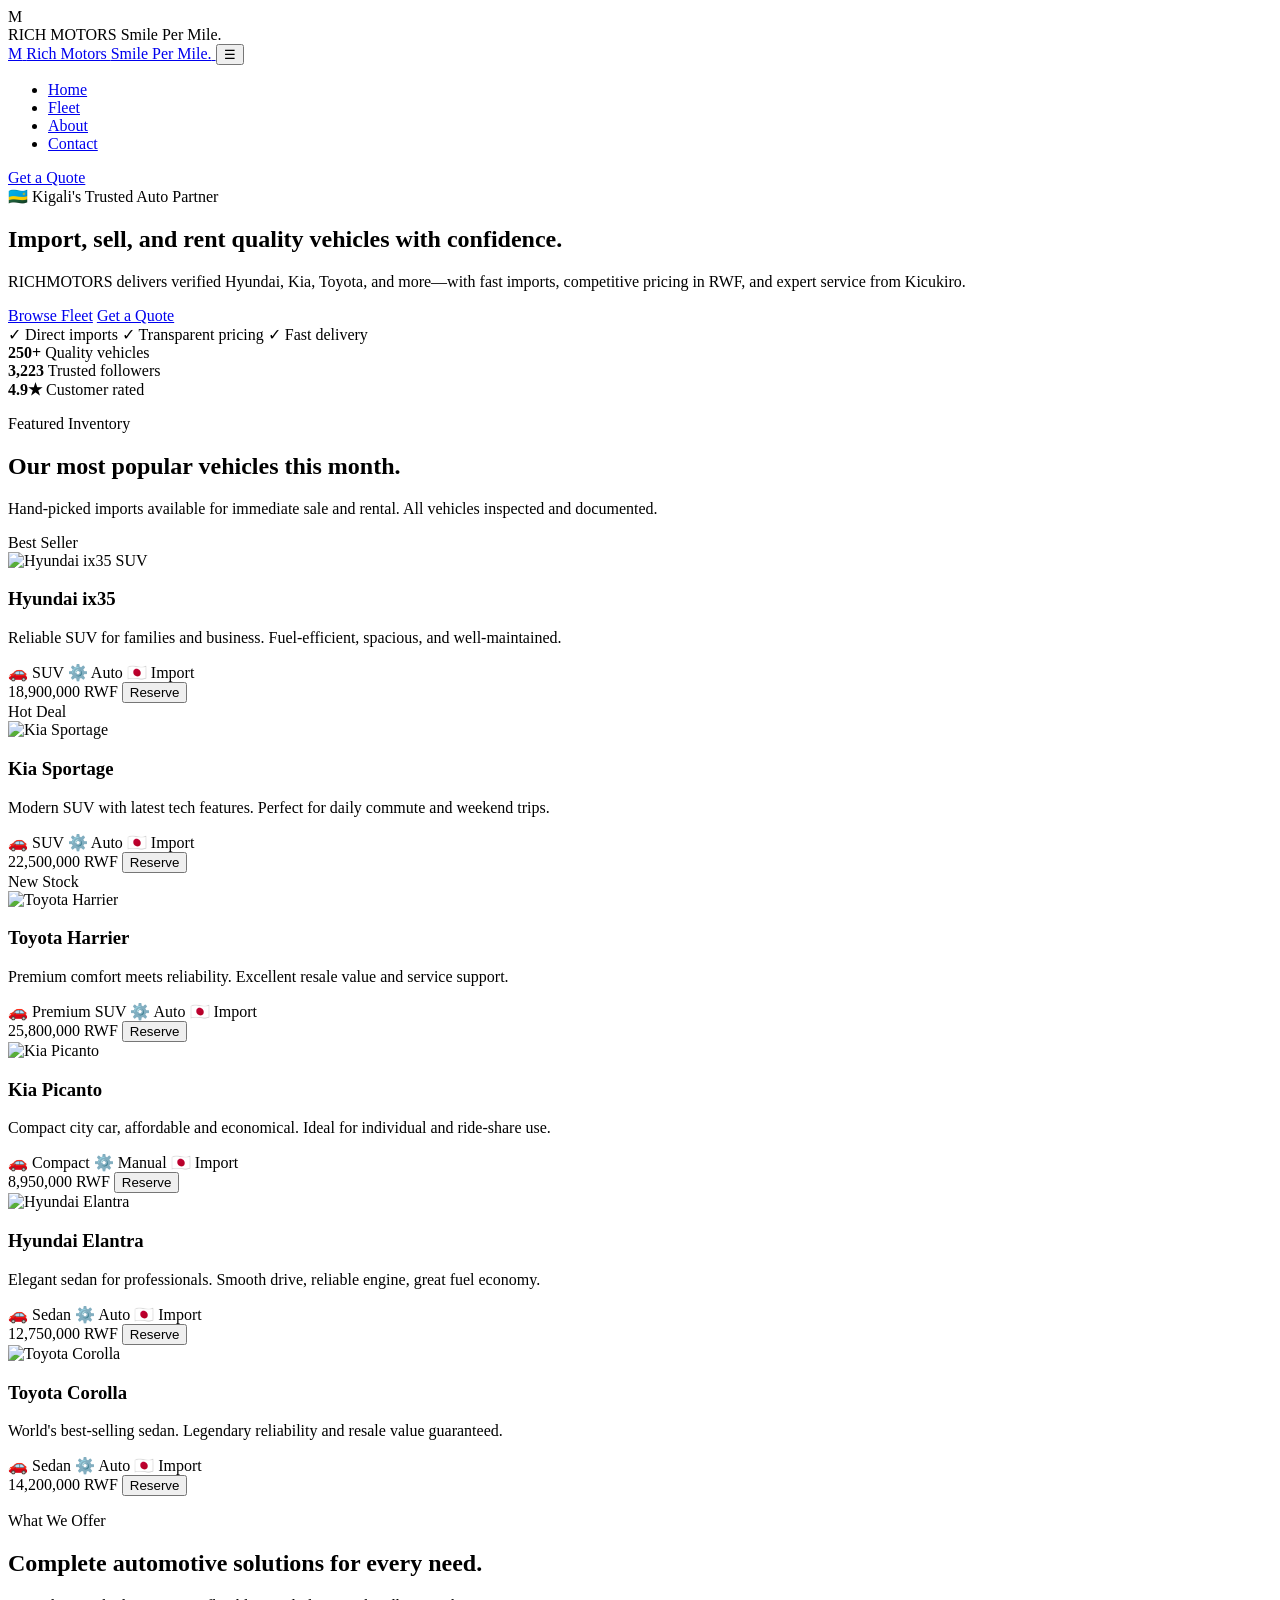
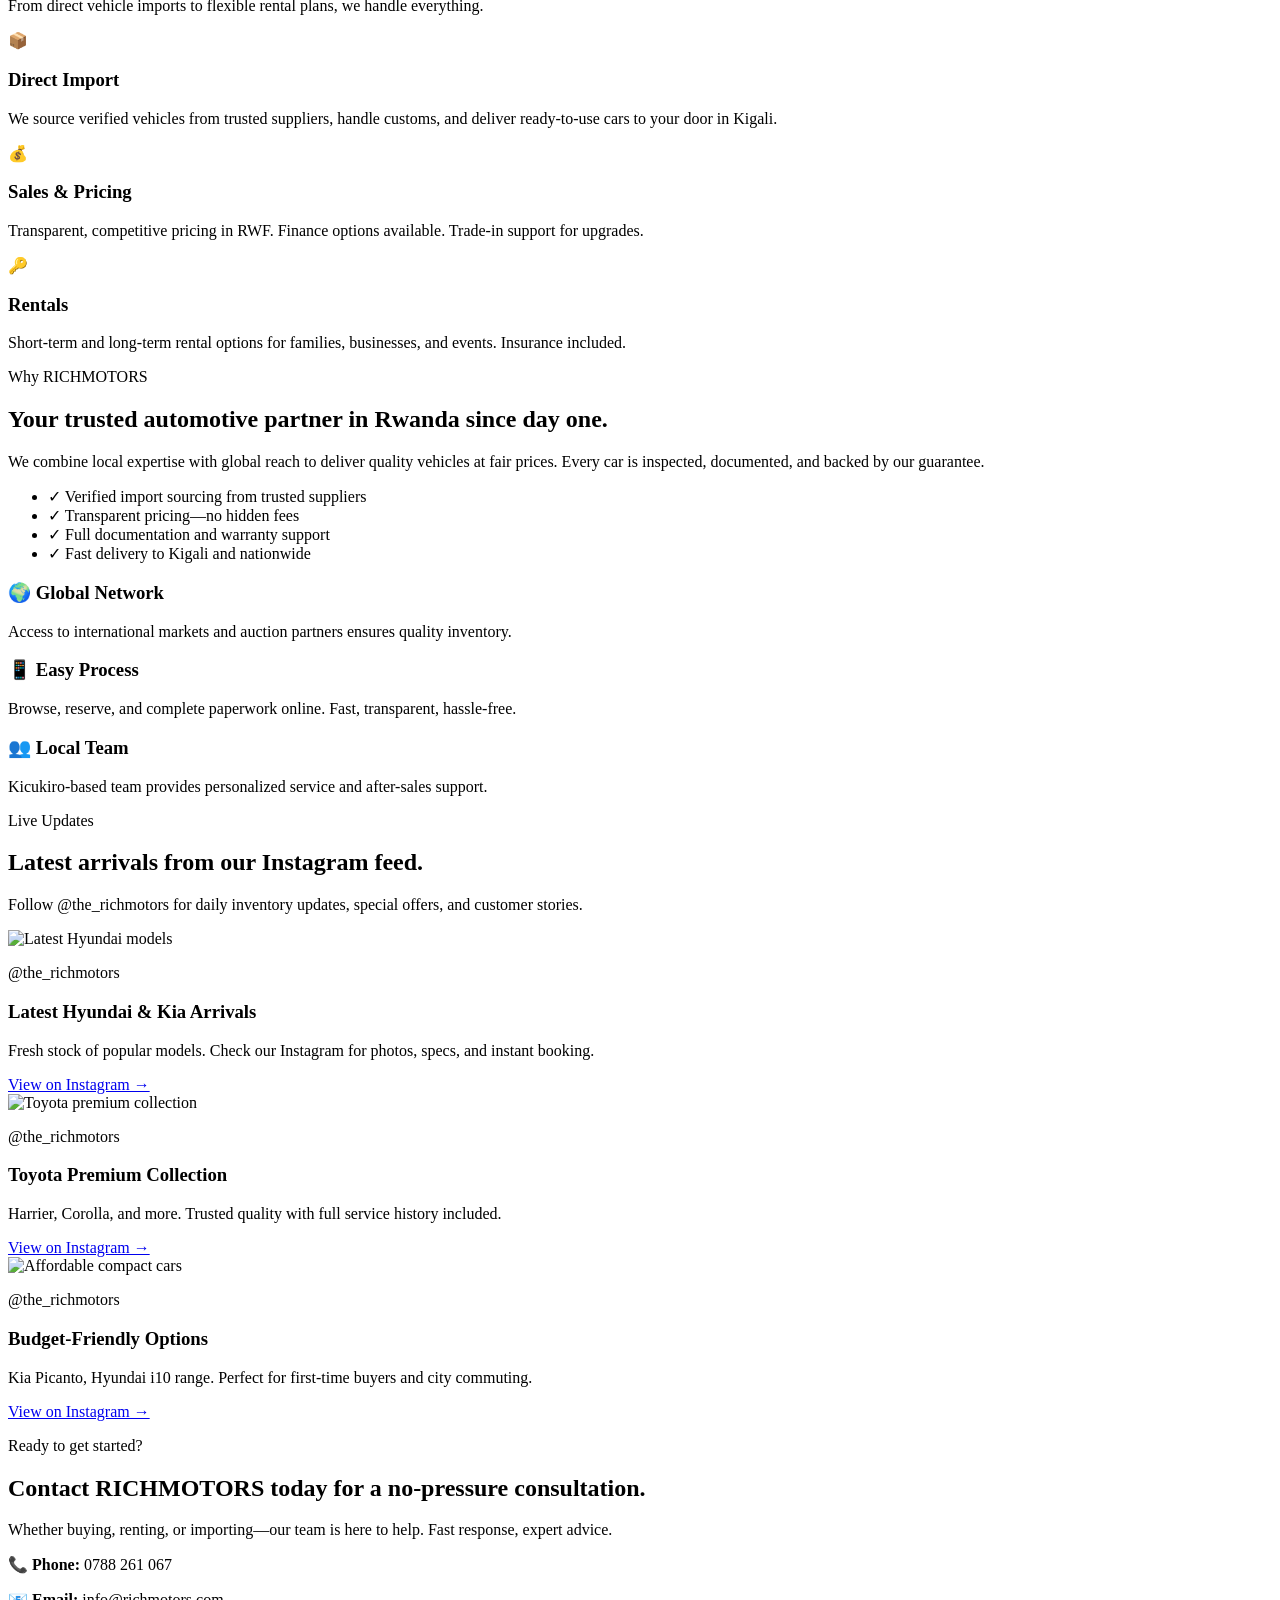
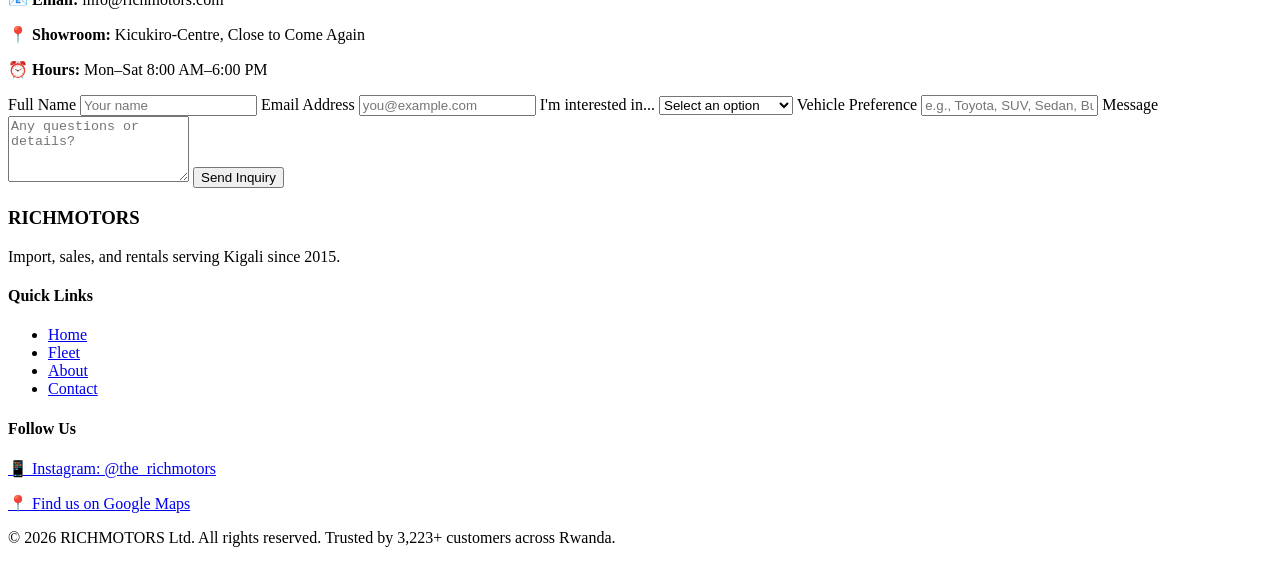
==== index.html @ 8d1e4810 "this is homepage" ====
<!DOCTYPE html>
<html lang="en">
<head>
    <meta charset="UTF-8" />
    <meta name="viewport" content="width=device-width, initial-scale=1.0" />
    <meta name="description" content="RICHMOTORS - Import, sales, and car rentals in Kigali, Rwanda. Trusted vehicles with transparent pricing." />
    <title>RICHMOTORS - Import, Sales & Car Rentals in Kigali, Rwanda</title>
    <link rel="stylesheet" href="style.css" />
</head>
<body>
    <div id="introOverlay" class="intro-overlay">
        <div class="intro-screen">
            <div class="intro-logo">
                <div class="intro-mark">M</div>
                <div>
                    <span class="intro-title">RICH MOTORS</span>
                    <span class="intro-tagline">Smile Per Mile.</span>
                </div>
            </div>
        </div>
    </div>

    <header class="site-header">
        <div class="container header-inner">
            <a class="logo" href="#home">
                <span class="logo-mark">M</span>
                <span>
                    Rich Motors
                    <span class="logo-tagline">Smile Per Mile.</span>
                </span>
            </a>
            <button class="menu-toggle" aria-label="Open navigation">☰</button>
            <nav class="main-nav">
                <ul>
                    <li><a href="#home">Home</a></li>
                    <li><a href="#collection">Fleet</a></li>
                    <li><a href="#about">About</a></li>
                    <li><a href="#contact">Contact</a></li>
                </ul>
            </nav>
            <a class="nav-cta" href="#contact">Get a Quote</a>
        </div>
    </header>

    <main>
        <!-- HOME SECTION -->
        <section id="home" class="hero">
            <div class="container hero-grid">
                <div class="hero-copy">
                    <span class="eyebrow">🇷🇼 Kigali's Trusted Auto Partner</span>
                    <h1>Import, sell, and rent quality vehicles with confidence.</h1>
                    <p>RICHMOTORS delivers verified Hyundai, Kia, Toyota, and more—with fast imports, competitive pricing in RWF, and expert service from Kicukiro.</p>
                    <div class="hero-actions">
                        <a class="btn btn-primary" href="#collection">Browse Fleet</a>
                        <a class="btn btn-secondary" href="#contact">Get a Quote</a>
                    </div>
                    <div class="hero-highlights">
                        <span class="highlight-pill">✓ Direct imports</span>
                        <span class="highlight-pill">✓ Transparent pricing</span>
                        <span class="highlight-pill">✓ Fast delivery</span>
                    </div>
                </div>
                <div class="hero-stats">
                    <div class="stat-card">
                        <strong>250+</strong>
                        <span>Quality vehicles</span>
                    </div>
                    <div class="stat-card">
                        <strong>3,223</strong>
                        <span>Trusted followers</span>
                    </div>
                    <div class="stat-card">
                        <strong>4.9★</strong>
                        <span>Customer rated</span>
                    </div>
                </div>
            </div>
        </section>

        <!-- FLEET SECTION -->
        <section id="collection" class="section collection-section">
            <div class="container section-header">
                <p class="eyebrow">Featured Inventory</p>
                <h2>Our most popular vehicles this month.</h2>
                <p>Hand-picked imports available for immediate sale and rental. All vehicles inspected and documented.</p>
            </div>
            <div class="container cards-grid">
                <article class="car-card">
                    <div class="card-badge">Best Seller</div>
                    <img src="https://images.unsplash.com/photo-1552820728-8ac41f1ce891?auto=format&fit=crop&w=900&q=80" alt="Hyundai ix35 SUV" />
                    <div class="card-content">
                        <h3>Hyundai ix35</h3>
                        <p>Reliable SUV for families and business. Fuel-efficient, spacious, and well-maintained.</p>
                        <div class="card-specs">
                            <span>🚗 SUV</span>
                            <span>⚙️ Auto</span>
                            <span>🇯🇵 Import</span>
                        </div>
                        <div class="card-meta">
                            <span class="price">18,900,000 RWF</span>
                            <button onclick="buyCar('Hyundai ix35')">Reserve</button>
                        </div>
                    </div>
                </article>
                <article class="car-card">
                    <div class="card-badge">Hot Deal</div>
                    <img src="https://images.unsplash.com/photo-1591294776275-be5e8e0f3df4?auto=format&fit=crop&w=900&q=80" alt="Kia Sportage" />
                    <div class="card-content">
                        <h3>Kia Sportage</h3>
                        <p>Modern SUV with latest tech features. Perfect for daily commute and weekend trips.</p>
                        <div class="card-specs">
                            <span>🚗 SUV</span>
                            <span>⚙️ Auto</span>
                            <span>🇯🇵 Import</span>
                        </div>
                        <div class="card-meta">
                            <span class="price">22,500,000 RWF</span>
                            <button onclick="buyCar('Kia Sportage')">Reserve</button>
                        </div>
                    </div>
                </article>
                <article class="car-card">
                    <div class="card-badge">New Stock</div>
                    <img src="https://images.unsplash.com/photo-1590362891991-f776e747a588?auto=format&fit=crop&w=900&q=80" alt="Toyota Harrier" />
                    <div class="card-content">
                        <h3>Toyota Harrier</h3>
                        <p>Premium comfort meets reliability. Excellent resale value and service support.</p>
                        <div class="card-specs">
                            <span>🚗 Premium SUV</span>
                            <span>⚙️ Auto</span>
                            <span>🇯🇵 Import</span>
                        </div>
                        <div class="card-meta">
                            <span class="price">25,800,000 RWF</span>
                            <button onclick="buyCar('Toyota Harrier')">Reserve</button>
                        </div>
                    </div>
                </article>
                <article class="car-card">
                    <img src="https://images.unsplash.com/photo-1606664515524-2ddc54ae3e13?auto=format&fit=crop&w=900&q=80" alt="Kia Picanto" />
                    <div class="card-content">
                        <h3>Kia Picanto</h3>
                        <p>Compact city car, affordable and economical. Ideal for individual and ride-share use.</p>
                        <div class="card-specs">
                            <span>🚗 Compact</span>
                            <span>⚙️ Manual</span>
                            <span>🇯🇵 Import</span>
                        </div>
                        <div class="card-meta">
                            <span class="price">8,950,000 RWF</span>
                            <button onclick="buyCar('Kia Picanto')">Reserve</button>
                        </div>
                    </div>
                </article>
                <article class="car-card">
                    <img src="https://images.unsplash.com/photo-1553505740-635601ac8e8b?auto=format&fit=crop&w=900&q=80" alt="Hyundai Elantra" />
                    <div class="card-content">
                        <h3>Hyundai Elantra</h3>
                        <p>Elegant sedan for professionals. Smooth drive, reliable engine, great fuel economy.</p>
                        <div class="card-specs">
                            <span>🚗 Sedan</span>
                            <span>⚙️ Auto</span>
                            <span>🇯🇵 Import</span>
                        </div>
                        <div class="card-meta">
                            <span class="price">12,750,000 RWF</span>
                            <button onclick="buyCar('Hyundai Elantra')">Reserve</button>
                        </div>
                    </div>
                </article>
                <article class="car-card">
                    <img src="https://images.unsplash.com/photo-1591345572875-e1a819124a4a?auto=format&fit=crop&w=900&q=80" alt="Toyota Corolla" />
                    <div class="card-content">
                        <h3>Toyota Corolla</h3>
                        <p>World's best-selling sedan. Legendary reliability and resale value guaranteed.</p>
                        <div class="card-specs">
                            <span>🚗 Sedan</span>
                            <span>⚙️ Auto</span>
                            <span>🇯🇵 Import</span>
                        </div>
                        <div class="card-meta">
                            <span class="price">14,200,000 RWF</span>
                            <button onclick="buyCar('Toyota Corolla')">Reserve</button>
                        </div>
                    </div>
                </article>
            </div>
        </section>

        <!-- SERVICES SECTION -->
        <section class="section services-section">
            <div class="container section-header">
                <p class="eyebrow">What We Offer</p>
                <h2>Complete automotive solutions for every need.</h2>
                <p>From direct vehicle imports to flexible rental plans, we handle everything.</p>
            </div>
            <div class="container service-grid">
                <article class="service-card">
                    <div class="service-icon">📦</div>
                    <h3>Direct Import</h3>
                    <p>We source verified vehicles from trusted suppliers, handle customs, and deliver ready-to-use cars to your door in Kigali.</p>
                </article>
                <article class="service-card">
                    <div class="service-icon">💰</div>
                    <h3>Sales & Pricing</h3>
                    <p>Transparent, competitive pricing in RWF. Finance options available. Trade-in support for upgrades.</p>
                </article>
                <article class="service-card">
                    <div class="service-icon">🔑</div>
                    <h3>Rentals</h3>
                    <p>Short-term and long-term rental options for families, businesses, and events. Insurance included.</p>
                </article>
            </div>
        </section>

        <!-- ABOUT SECTION -->
        <section id="about" class="section about-section">
            <div class="container about-grid">
                <div class="about-copy">
                    <p class="eyebrow">Why RICHMOTORS</p>
                    <h2>Your trusted automotive partner in Rwanda since day one.</h2>
                    <p>We combine local expertise with global reach to deliver quality vehicles at fair prices. Every car is inspected, documented, and backed by our guarantee.</p>
                    <ul class="feature-list">
                        <li>✓ Verified import sourcing from trusted suppliers</li>
                        <li>✓ Transparent pricing—no hidden fees</li>
                        <li>✓ Full documentation and warranty support</li>
                        <li>✓ Fast delivery to Kigali and nationwide</li>
                    </ul>
                </div>
                <div class="about-cards">
                    <div class="feature-card">
                        <h3>🌍 Global Network</h3>
                        <p>Access to international markets and auction partners ensures quality inventory.</p>
                    </div>
                    <div class="feature-card">
                        <h3>📱 Easy Process</h3>
                        <p>Browse, reserve, and complete paperwork online. Fast, transparent, hassle-free.</p>
                    </div>
                    <div class="feature-card">
                        <h3>👥 Local Team</h3>
                        <p>Kicukiro-based team provides personalized service and after-sales support.</p>
                    </div>
                </div>
            </div>
        </section>

        <!-- INSTAGRAM SECTION -->
        <section class="section instagram-section">
            <div class="container section-header">
                <p class="eyebrow">Live Updates</p>
                <h2>Latest arrivals from our Instagram feed.</h2>
                <p>Follow @the_richmotors for daily inventory updates, special offers, and customer stories.</p>
            </div>
            <div class="container insta-grid">
                <article class="insta-card">
                    <img src="https://images.unsplash.com/photo-1552820728-8ac41f1ce891?auto=format&fit=crop&w=900&q=80" alt="Latest Hyundai models" />
                    <p class="insta-tag">@the_richmotors</p>
                    <h3>Latest Hyundai & Kia Arrivals</h3>
                    <p>Fresh stock of popular models. Check our Instagram for photos, specs, and instant booking.</p>
                    <a href="https://www.instagram.com/the_richmotors" target="_blank" class="insta-link">View on Instagram →</a>
                </article>
                <article class="insta-card">
                    <img src="https://images.unsplash.com/photo-1590362891991-f776e747a588?auto=format&fit=crop&w=900&q=80" alt="Toyota premium collection" />
                    <p class="insta-tag">@the_richmotors</p>
                    <h3>Toyota Premium Collection</h3>
                    <p>Harrier, Corolla, and more. Trusted quality with full service history included.</p>
                    <a href="https://www.instagram.com/the_richmotors" target="_blank" class="insta-link">View on Instagram →</a>
                </article>
                <article class="insta-card">
                    <img src="https://images.unsplash.com/photo-1606664515524-2ddc54ae3e13?auto=format&fit=crop&w=900&q=80" alt="Affordable compact cars" />
                    <p class="insta-tag">@the_richmotors</p>
                    <h3>Budget-Friendly Options</h3>
                    <p>Kia Picanto, Hyundai i10 range. Perfect for first-time buyers and city commuting.</p>
                    <a href="https://www.instagram.com/the_richmotors" target="_blank" class="insta-link">View on Instagram →</a>
                </article>
            </div>
        </section>

        <!-- CONTACT SECTION -->
        <section id="contact" class="section contact-section">
            <div class="container contact-grid">
                <div class="contact-intro">
                    <p class="eyebrow">Ready to get started?</p>
                    <h2>Contact RICHMOTORS today for a no-pressure consultation.</h2>
                    <p>Whether buying, renting, or importing—our team is here to help. Fast response, expert advice.</p>
                    <div class="contact-info">
                        <p><strong>📞 Phone:</strong> 0788 261 067</p>
                        <p><strong>📧 Email:</strong> info@richmotors.com</p>
                        <p><strong>📍 Showroom:</strong> Kicukiro-Centre, Close to Come Again</p>
                        <p><strong>⏰ Hours:</strong> Mon–Sat 8:00 AM–6:00 PM</p>
                    </div>
                </div>
                <form class="contact-form" onsubmit="submitContact(event)">
                    <label>
                        Full Name
                        <input type="text" name="name" placeholder="Your name" required />
                    </label>
                    <label>
                        Email Address
                        <input type="email" name="email" placeholder="you@example.com" required />
                    </label>
                    <label>
                        I'm interested in...
                        <select name="service" required>
                            <option value="">Select an option</option>
                            <option value="buy">Buying a vehicle</option>
                            <option value="rent">Renting a car</option>
                            <option value="import">Importing a vehicle</option>
                        </select>
                    </label>
                    <label>
                        Vehicle Preference
                        <input type="text" name="interest" placeholder="e.g., Toyota, SUV, Sedan, Budget" />
                    </label>
                    <label>
                        Message
                        <textarea name="message" rows="4" placeholder="Any questions or details?"></textarea>
                    </label>
                    <button class="btn btn-primary" type="submit">Send Inquiry</button>
                    <p class="form-status" id="formStatus"></p>
                </form>
            </div>
        </section>
    </main>

    <footer class="site-footer">
        <div class="container footer-inner">
            <div class="footer-section">
                <h3>RICHMOTORS</h3>
                <p>Import, sales, and rentals serving Kigali since 2015.</p>
            </div>
            <div class="footer-section">
                <h4>Quick Links</h4>
                <ul>
                    <li><a href="#home">Home</a></li>
                    <li><a href="#collection">Fleet</a></li>
                    <li><a href="#about">About</a></li>
                    <li><a href="#contact">Contact</a></li>
                </ul>
            </div>
            <div class="footer-section">
                <h4>Follow Us</h4>
                <p><a href="https://www.instagram.com/the_richmotors" target="_blank" class="social-link">📱 Instagram: @the_richmotors</a></p>
                <p><a href="https://maps.app.goo.gl/NDxoQRNzeqKCubPs7" target="_blank" class="social-link">📍 Find us on Google Maps</a></p>
            </div>
        </div>
        <div class="footer-bottom">
            <p>© 2026 RICHMOTORS Ltd. All rights reserved. Trusted by 3,223+ customers across Rwanda.</p>
        </div>
    </footer>

    <script src="script.js"></script>
</body>
</html>
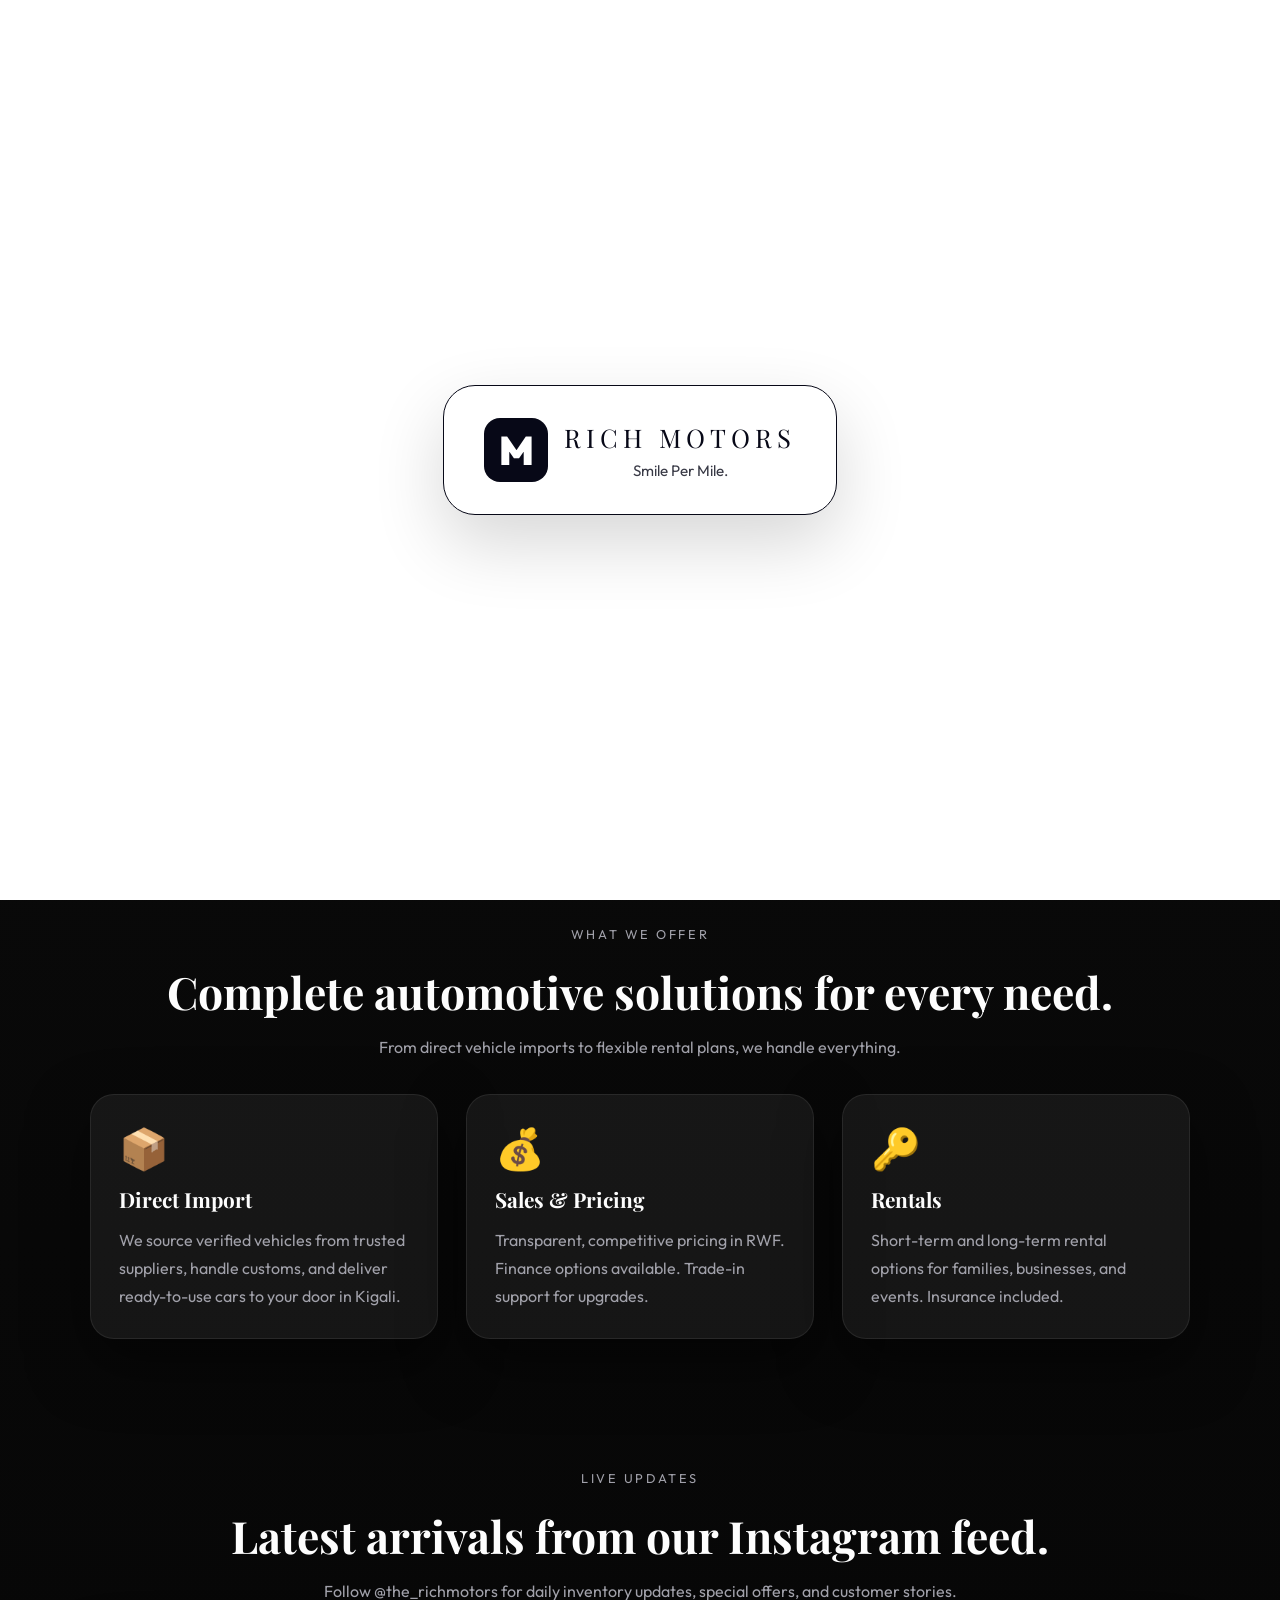
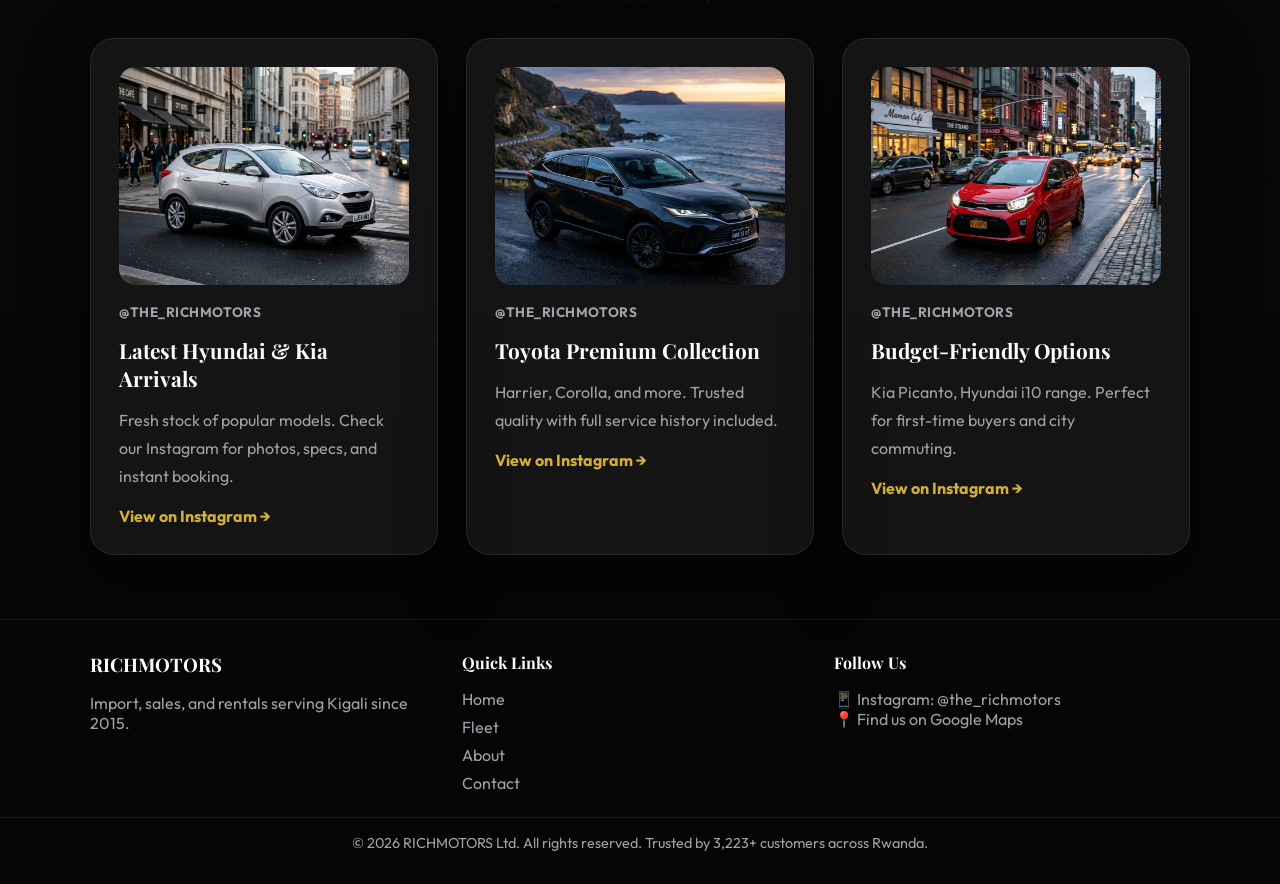
==== commit c83cfdce: "all files are updated" ====
--- a/index.html
+++ b/index.html
@@ -5,6 +5,9 @@
     <meta name="viewport" content="width=device-width, initial-scale=1.0" />
     <meta name="description" content="RICHMOTORS - Import, sales, and car rentals in Kigali, Rwanda. Trusted vehicles with transparent pricing." />
     <title>RICHMOTORS - Import, Sales & Car Rentals in Kigali, Rwanda</title>
+    <link rel="preconnect" href="https://fonts.googleapis.com">
+    <link rel="preconnect" href="https://fonts.gstatic.com" crossorigin>
+    <link href="https://fonts.googleapis.com/css2?family=Outfit:wght@300;400;600;700&family=Playfair+Display:wght@400;600;700&display=swap" rel="stylesheet">
     <link rel="stylesheet" href="style.css" />
 </head>
 <body>
@@ -22,23 +25,26 @@
 
     <header class="site-header">
         <div class="container header-inner">
-            <a class="logo" href="#home">
-                <span class="logo-mark">M</span>
-                <span>
-                    Rich Motors
-                    <span class="logo-tagline">Smile Per Mile.</span>
-                </span>
+            <a class="custom-logo" href="index.html">
+                <div class="logo-mark-rm">
+                    <span class="r">r</span><span class="m">m</span>
+                </div>
+                <div class="logo-text-group">
+                    <span class="rich">RICH</span>
+                    <span class="motors">MOTORS</span>
+                    <span class="smile">Smile Per Mile.</span>
+                </div>
             </a>
             <button class="menu-toggle" aria-label="Open navigation">☰</button>
             <nav class="main-nav">
                 <ul>
-                    <li><a href="#home">Home</a></li>
-                    <li><a href="#collection">Fleet</a></li>
-                    <li><a href="#about">About</a></li>
-                    <li><a href="#contact">Contact</a></li>
+                    <li><a href="index.html" class="active">Home</a></li>
+                    <li><a href="cars.html">Fleet</a></li>
+                    <li><a href="About.html">About</a></li>
+                    <li><a href="contact.html">Contact</a></li>
                 </ul>
             </nav>
-            <a class="nav-cta" href="#contact">Get a Quote</a>
+            <a class="nav-cta" href="contact.html">Get a Quote</a>
         </div>
     </header>
 
@@ -77,115 +83,7 @@
             </div>
         </section>
 
-        <!-- FLEET SECTION -->
-        <section id="collection" class="section collection-section">
-            <div class="container section-header">
-                <p class="eyebrow">Featured Inventory</p>
-                <h2>Our most popular vehicles this month.</h2>
-                <p>Hand-picked imports available for immediate sale and rental. All vehicles inspected and documented.</p>
-            </div>
-            <div class="container cards-grid">
-                <article class="car-card">
-                    <div class="card-badge">Best Seller</div>
-                    <img src="https://images.unsplash.com/photo-1552820728-8ac41f1ce891?auto=format&fit=crop&w=900&q=80" alt="Hyundai ix35 SUV" />
-                    <div class="card-content">
-                        <h3>Hyundai ix35</h3>
-                        <p>Reliable SUV for families and business. Fuel-efficient, spacious, and well-maintained.</p>
-                        <div class="card-specs">
-                            <span>🚗 SUV</span>
-                            <span>⚙️ Auto</span>
-                            <span>🇯🇵 Import</span>
-                        </div>
-                        <div class="card-meta">
-                            <span class="price">18,900,000 RWF</span>
-                            <button onclick="buyCar('Hyundai ix35')">Reserve</button>
-                        </div>
-                    </div>
-                </article>
-                <article class="car-card">
-                    <div class="card-badge">Hot Deal</div>
-                    <img src="https://images.unsplash.com/photo-1591294776275-be5e8e0f3df4?auto=format&fit=crop&w=900&q=80" alt="Kia Sportage" />
-                    <div class="card-content">
-                        <h3>Kia Sportage</h3>
-                        <p>Modern SUV with latest tech features. Perfect for daily commute and weekend trips.</p>
-                        <div class="card-specs">
-                            <span>🚗 SUV</span>
-                            <span>⚙️ Auto</span>
-                            <span>🇯🇵 Import</span>
-                        </div>
-                        <div class="card-meta">
-                            <span class="price">22,500,000 RWF</span>
-                            <button onclick="buyCar('Kia Sportage')">Reserve</button>
-                        </div>
-                    </div>
-                </article>
-                <article class="car-card">
-                    <div class="card-badge">New Stock</div>
-                    <img src="https://images.unsplash.com/photo-1590362891991-f776e747a588?auto=format&fit=crop&w=900&q=80" alt="Toyota Harrier" />
-                    <div class="card-content">
-                        <h3>Toyota Harrier</h3>
-                        <p>Premium comfort meets reliability. Excellent resale value and service support.</p>
-                        <div class="card-specs">
-                            <span>🚗 Premium SUV</span>
-                            <span>⚙️ Auto</span>
-                            <span>🇯🇵 Import</span>
-                        </div>
-                        <div class="card-meta">
-                            <span class="price">25,800,000 RWF</span>
-                            <button onclick="buyCar('Toyota Harrier')">Reserve</button>
-                        </div>
-                    </div>
-                </article>
-                <article class="car-card">
-                    <img src="https://images.unsplash.com/photo-1606664515524-2ddc54ae3e13?auto=format&fit=crop&w=900&q=80" alt="Kia Picanto" />
-                    <div class="card-content">
-                        <h3>Kia Picanto</h3>
-                        <p>Compact city car, affordable and economical. Ideal for individual and ride-share use.</p>
-                        <div class="card-specs">
-                            <span>🚗 Compact</span>
-                            <span>⚙️ Manual</span>
-                            <span>🇯🇵 Import</span>
-                        </div>
-                        <div class="card-meta">
-                            <span class="price">8,950,000 RWF</span>
-                            <button onclick="buyCar('Kia Picanto')">Reserve</button>
-                        </div>
-                    </div>
-                </article>
-                <article class="car-card">
-                    <img src="https://images.unsplash.com/photo-1553505740-635601ac8e8b?auto=format&fit=crop&w=900&q=80" alt="Hyundai Elantra" />
-                    <div class="card-content">
-                        <h3>Hyundai Elantra</h3>
-                        <p>Elegant sedan for professionals. Smooth drive, reliable engine, great fuel economy.</p>
-                        <div class="card-specs">
-                            <span>🚗 Sedan</span>
-                            <span>⚙️ Auto</span>
-                            <span>🇯🇵 Import</span>
-                        </div>
-                        <div class="card-meta">
-                            <span class="price">12,750,000 RWF</span>
-                            <button onclick="buyCar('Hyundai Elantra')">Reserve</button>
-                        </div>
-                    </div>
-                </article>
-                <article class="car-card">
-                    <img src="https://images.unsplash.com/photo-1591345572875-e1a819124a4a?auto=format&fit=crop&w=900&q=80" alt="Toyota Corolla" />
-                    <div class="card-content">
-                        <h3>Toyota Corolla</h3>
-                        <p>World's best-selling sedan. Legendary reliability and resale value guaranteed.</p>
-                        <div class="card-specs">
-                            <span>🚗 Sedan</span>
-                            <span>⚙️ Auto</span>
-                            <span>🇯🇵 Import</span>
-                        </div>
-                        <div class="card-meta">
-                            <span class="price">14,200,000 RWF</span>
-                            <button onclick="buyCar('Toyota Corolla')">Reserve</button>
-                        </div>
-                    </div>
-                </article>
-            </div>
-        </section>
+        <!-- FLEET SECTION REMOVED TO SEPARATE PAGE -->
 
         <!-- SERVICES SECTION -->
         <section class="section services-section">
@@ -195,17 +93,17 @@
                 <p>From direct vehicle imports to flexible rental plans, we handle everything.</p>
             </div>
             <div class="container service-grid">
-                <article class="service-card">
+                <article class="service-card animate-on-scroll">
                     <div class="service-icon">📦</div>
                     <h3>Direct Import</h3>
                     <p>We source verified vehicles from trusted suppliers, handle customs, and deliver ready-to-use cars to your door in Kigali.</p>
                 </article>
-                <article class="service-card">
+                <article class="service-card animate-on-scroll">
                     <div class="service-icon">💰</div>
                     <h3>Sales & Pricing</h3>
                     <p>Transparent, competitive pricing in RWF. Finance options available. Trade-in support for upgrades.</p>
                 </article>
-                <article class="service-card">
+                <article class="service-card animate-on-scroll">
                     <div class="service-icon">🔑</div>
                     <h3>Rentals</h3>
                     <p>Short-term and long-term rental options for families, businesses, and events. Insurance included.</p>
@@ -213,36 +111,7 @@
             </div>
         </section>
 
-        <!-- ABOUT SECTION -->
-        <section id="about" class="section about-section">
-            <div class="container about-grid">
-                <div class="about-copy">
-                    <p class="eyebrow">Why RICHMOTORS</p>
-                    <h2>Your trusted automotive partner in Rwanda since day one.</h2>
-                    <p>We combine local expertise with global reach to deliver quality vehicles at fair prices. Every car is inspected, documented, and backed by our guarantee.</p>
-                    <ul class="feature-list">
-                        <li>✓ Verified import sourcing from trusted suppliers</li>
-                        <li>✓ Transparent pricing—no hidden fees</li>
-                        <li>✓ Full documentation and warranty support</li>
-                        <li>✓ Fast delivery to Kigali and nationwide</li>
-                    </ul>
-                </div>
-                <div class="about-cards">
-                    <div class="feature-card">
-                        <h3>🌍 Global Network</h3>
-                        <p>Access to international markets and auction partners ensures quality inventory.</p>
-                    </div>
-                    <div class="feature-card">
-                        <h3>📱 Easy Process</h3>
-                        <p>Browse, reserve, and complete paperwork online. Fast, transparent, hassle-free.</p>
-                    </div>
-                    <div class="feature-card">
-                        <h3>👥 Local Team</h3>
-                        <p>Kicukiro-based team provides personalized service and after-sales support.</p>
-                    </div>
-                </div>
-            </div>
-        </section>
+        <!-- ABOUT SECTION REMOVED TO SEPARATE PAGE -->
 
         <!-- INSTAGRAM SECTION -->
         <section class="section instagram-section">
@@ -252,22 +121,22 @@
                 <p>Follow @the_richmotors for daily inventory updates, special offers, and customer stories.</p>
             </div>
             <div class="container insta-grid">
-                <article class="insta-card">
-                    <img src="https://images.unsplash.com/photo-1552820728-8ac41f1ce891?auto=format&fit=crop&w=900&q=80" alt="Latest Hyundai models" />
+                <article class="insta-card animate-on-scroll">
+                    <img src="images/car1.png" alt="Latest Hyundai models" />
                     <p class="insta-tag">@the_richmotors</p>
                     <h3>Latest Hyundai & Kia Arrivals</h3>
                     <p>Fresh stock of popular models. Check our Instagram for photos, specs, and instant booking.</p>
                     <a href="https://www.instagram.com/the_richmotors" target="_blank" class="insta-link">View on Instagram →</a>
                 </article>
-                <article class="insta-card">
-                    <img src="https://images.unsplash.com/photo-1590362891991-f776e747a588?auto=format&fit=crop&w=900&q=80" alt="Toyota premium collection" />
+                <article class="insta-card animate-on-scroll">
+                    <img src="images/car3.png" alt="Toyota premium collection" />
                     <p class="insta-tag">@the_richmotors</p>
                     <h3>Toyota Premium Collection</h3>
                     <p>Harrier, Corolla, and more. Trusted quality with full service history included.</p>
                     <a href="https://www.instagram.com/the_richmotors" target="_blank" class="insta-link">View on Instagram →</a>
                 </article>
-                <article class="insta-card">
-                    <img src="https://images.unsplash.com/photo-1606664515524-2ddc54ae3e13?auto=format&fit=crop&w=900&q=80" alt="Affordable compact cars" />
+                <article class="insta-card animate-on-scroll">
+                    <img src="images/car4.png" alt="Affordable compact cars" />
                     <p class="insta-tag">@the_richmotors</p>
                     <h3>Budget-Friendly Options</h3>
                     <p>Kia Picanto, Hyundai i10 range. Perfect for first-time buyers and city commuting.</p>
@@ -276,51 +145,7 @@
             </div>
         </section>
 
-        <!-- CONTACT SECTION -->
-        <section id="contact" class="section contact-section">
-            <div class="container contact-grid">
-                <div class="contact-intro">
-                    <p class="eyebrow">Ready to get started?</p>
-                    <h2>Contact RICHMOTORS today for a no-pressure consultation.</h2>
-                    <p>Whether buying, renting, or importing—our team is here to help. Fast response, expert advice.</p>
-                    <div class="contact-info">
-                        <p><strong>📞 Phone:</strong> 0788 261 067</p>
-                        <p><strong>📧 Email:</strong> info@richmotors.com</p>
-                        <p><strong>📍 Showroom:</strong> Kicukiro-Centre, Close to Come Again</p>
-                        <p><strong>⏰ Hours:</strong> Mon–Sat 8:00 AM–6:00 PM</p>
-                    </div>
-                </div>
-                <form class="contact-form" onsubmit="submitContact(event)">
-                    <label>
-                        Full Name
-                        <input type="text" name="name" placeholder="Your name" required />
-                    </label>
-                    <label>
-                        Email Address
-                        <input type="email" name="email" placeholder="you@example.com" required />
-                    </label>
-                    <label>
-                        I'm interested in...
-                        <select name="service" required>
-                            <option value="">Select an option</option>
-                            <option value="buy">Buying a vehicle</option>
-                            <option value="rent">Renting a car</option>
-                            <option value="import">Importing a vehicle</option>
-                        </select>
-                    </label>
-                    <label>
-                        Vehicle Preference
-                        <input type="text" name="interest" placeholder="e.g., Toyota, SUV, Sedan, Budget" />
-                    </label>
-                    <label>
-                        Message
-                        <textarea name="message" rows="4" placeholder="Any questions or details?"></textarea>
-                    </label>
-                    <button class="btn btn-primary" type="submit">Send Inquiry</button>
-                    <p class="form-status" id="formStatus"></p>
-                </form>
-            </div>
-        </section>
+        <!-- CONTACT SECTION REMOVED TO SEPARATE PAGE -->
     </main>
 
     <footer class="site-footer">
--- a/style.css
+++ b/style.css
@@ -0,0 +1,1495 @@
+* {
+    margin: 0;
+    padding: 0;
+    box-sizing: border-box;
+    font-family: 'Outfit', 'Segoe UI', Tahoma, Geneva, Verdana, sans-serif;
+}
+
+:root {
+    --bg: #05060A;
+    --surface: rgba(255, 255, 255, 0.05);
+    --surface-strong: rgba(255, 255, 255, 0.15);
+    --text: #fdfdfd;
+    --muted: #a1a1aa;
+    --gold: #D4AF37;
+    --gold-dark: #aa8c2c;
+    --accent: rgba(255, 255, 255, 0.95);
+    --shadow: 0 24px 60px rgba(0, 0, 0, 0.5);
+}
+
+h1, h2, h3, h4, .intro-title, .logo {
+    font-family: 'Playfair Display', serif;
+}
+
+body {
+    background: linear-gradient(180deg, #0b0b0b 0%, #050505 100%);
+    color: var(--text);
+    min-height: 100vh;
+}
+
+img {
+    display: block;
+    max-width: 100%;
+}
+
+a {
+    color: inherit;
+    text-decoration: none;
+}
+
+button,
+input,
+textarea {
+    font: inherit;
+}
+
+.container {
+    width: min(1100px, calc(100% - 2rem));
+    margin: 0 auto;
+}
+
+header.site-header {
+    position: sticky;
+    top: 0;
+    z-index: 10;
+    backdrop-filter: blur(16px);
+    background: rgba(7, 8, 23, 0.82);
+    border-bottom: 1px solid rgba(255, 255, 255, 0.08);
+}
+
+.header-inner {
+    display: flex;
+    align-items: center;
+    justify-content: space-between;
+    gap: 1rem;
+    padding: 1rem 0;
+}
+
+.logo {
+    display: inline-flex;
+    align-items: center;
+    gap: 0.8rem;
+    font-size: 1.2rem;
+    font-weight: 700;
+    letter-spacing: 0.08em;
+    text-transform: uppercase;
+    color: var(--gold);
+}
+
+.logo-tagline {
+    display: block;
+    font-size: 0.72rem;
+    font-weight: 400;
+    letter-spacing: 0.16em;
+    text-transform: uppercase;
+    color: var(--text);
+}
+
+.logo-mark {
+    display: inline-flex;
+    align-items: center;
+    justify-content: center;
+    width: 2.4rem;
+    height: 2.4rem;
+    border-radius: 0.8rem;
+    background: var(--gold);
+    color: #07151f;
+    font-size: 1.4rem;
+    font-weight: 900;
+}
+
+.main-nav {
+    display: flex;
+    align-items: center;
+}
+
+.main-nav ul {
+    display: flex;
+    gap: 2rem;
+    list-style: none;
+}
+
+.main-nav a {
+    color: var(--text);
+    transition: color 0.25s ease;
+    position: relative;
+}
+
+.main-nav a::after {
+    content: '';
+    position: absolute;
+    bottom: -4px;
+    left: 0;
+    width: 0;
+    height: 2px;
+    background: var(--gold);
+    transition: width 0.3s ease;
+}
+
+.main-nav a:hover::after,
+.main-nav a:focus-visible::after,
+.main-nav a.active::after {
+    width: 100%;
+}
+
+.main-nav a:hover,
+.main-nav a:focus-visible,
+.main-nav a.active {
+    color: var(--gold);
+}
+
+.main-nav a.active {
+    font-weight: 700;
+}
+
+.nav-cta {
+    display: inline-flex;
+    align-items: center;
+    justify-content: center;
+    padding: 0.95rem 1.5rem;
+    border-radius: 999px;
+    background: #ffffff;
+    color: #070817;
+    font-weight: 700;
+    transition: all 0.3s ease;
+    cursor: pointer;
+}
+
+.nav-cta:hover {
+    transform: translateY(-4px) scale(1.05);
+    background-color: #ffffff;
+    box-shadow: 0 12px 30px rgba(255, 255, 255, 0.25);
+}
+
+.intro-overlay {
+    position: fixed;
+    inset: 0;
+    background: #ffffff;
+    display: flex;
+    justify-content: center;
+    align-items: center;
+    z-index: 9999;
+    opacity: 1;
+    visibility: visible;
+    transition: opacity 0.8s ease, visibility 0.8s ease;
+    color: #070817;
+}
+
+.intro-overlay.hidden {
+    opacity: 0;
+    visibility: hidden;
+}
+
+.intro-screen {
+    text-align: center;
+}
+
+.intro-logo {
+    display: inline-flex;
+    align-items: center;
+    gap: 1rem;
+    padding: 2rem 2.5rem;
+    border-radius: 2rem;
+    border: 1px solid #070817;
+    background: #ffffff;
+    box-shadow: 0 28px 70px rgba(0, 0, 0, 0.16);
+    opacity: 0;
+    transform: scale(0.85);
+    animation: splashPop 0.9s ease-out 0.2s forwards;
+}
+
+.intro-mark {
+    width: 4rem;
+    height: 4rem;
+    border-radius: 1rem;
+    background: #070817;
+    color: #ffffff;
+    display: grid;
+    place-items: center;
+    font-size: 2.5rem;
+    font-weight: 900;
+    text-transform: uppercase;
+}
+
+.intro-title {
+    display: block;
+    font-size: 1.6rem;
+    letter-spacing: 0.2em;
+    color: #070817;
+}
+
+.intro-tagline {
+    display: block;
+    margin-top: 0.45rem;
+    font-size: 0.95rem;
+    color: #070817;
+    opacity: 0.8;
+}
+
+@keyframes splashPop {
+    from {
+        opacity: 0;
+        transform: scale(0.72);
+    }
+    to {
+        opacity: 1;
+        transform: scale(1);
+    }
+}
+
+.menu-toggle {
+    display: none;
+    border: none;
+    background: transparent;
+    color: var(--text);
+    font-size: 1.8rem;
+    cursor: pointer;
+    padding: 0.5rem;
+}
+
+.hero {
+    padding: 5rem 0 3rem;
+    min-height: 82vh;
+    background-image: url('images/hero.png');
+    background-size: cover;
+    background-position: center;
+    background-repeat: no-repeat;
+    position: relative;
+}
+
+.hero::after,
+.page-hero::after {
+    content: '';
+    position: absolute;
+    inset: 0;
+    background: linear-gradient(180deg, rgba(7, 8, 23, 0.55), rgba(7, 8, 23, 0.95));
+}
+
+.page-hero {
+    padding: 6rem 0;
+    background: linear-gradient(135deg, rgba(7, 8, 23, 0.9), rgba(16, 20, 47, 0.95));
+    background-size: cover;
+    background-position: center;
+    background-repeat: no-repeat;
+    position: relative;
+}
+
+.page-hero-light {
+    background: linear-gradient(135deg, rgba(255, 255, 255, 0.06), rgba(255, 255, 255, 0.02));
+    background-size: cover;
+    background-position: center;
+    background-repeat: no-repeat;
+}
+
+.page-hero .container,
+.hero .container {
+    position: relative;
+    z-index: 1;
+}
+
+.hero-grid {
+    position: relative;
+    display: grid;
+    grid-template-columns: 1.4fr 0.8fr;
+    gap: 2rem;
+    align-items: center;
+    min-height: 70vh;
+}
+
+.hero-copy {
+    max-width: 640px;
+}
+
+.eyebrow {
+    text-transform: uppercase;
+    letter-spacing: 0.2em;
+    color: var(--gold);
+    font-size: 0.8rem;
+    margin-bottom: 1rem;
+}
+
+.hero-copy h1 {
+    font-size: clamp(2.8rem, 2.5vw + 1.5rem, 4.2rem);
+    line-height: 1.02;
+    margin-bottom: 1rem;
+}
+
+.hero-copy p {
+    color: var(--muted);
+    max-width: 42rem;
+    margin-bottom: 2rem;
+    line-height: 1.8;
+}
+
+.hero-actions {
+    display: flex;
+    flex-wrap: wrap;
+    gap: 1rem;
+}
+
+.hero-highlights {
+    display: flex;
+    flex-wrap: wrap;
+    gap: 0.75rem;
+    margin-top: 1.5rem;
+}
+
+.highlight-pill {
+    display: inline-flex;
+    align-items: center;
+    justify-content: center;
+    padding: 0.75rem 1rem;
+    border-radius: 999px;
+    background: rgba(244, 193, 26, 0.16);
+    color: #f4c11a;
+    font-weight: 700;
+    letter-spacing: 0.04em;
+    font-size: 0.95rem;
+}
+
+.btn {
+    display: inline-flex;
+    align-items: center;
+    justify-content: center;
+    padding: 0.95rem 1.6rem;
+    border-radius: 999px;
+    border: 1px solid transparent;
+    transition: all 0.3s ease;
+    cursor: pointer;
+}
+
+.btn-primary {
+    background: #ffffff;
+    color: #070817;
+    font-weight: 700;
+    box-shadow: 0 18px 35px rgba(255, 255, 255, 0.1);
+}
+
+.btn-primary:hover {
+    transform: translateY(-3px) scale(1.05);
+    background: #ffffff;
+    box-shadow: 0 16px 40px rgba(255, 255, 255, 0.2);
+}
+
+.btn-secondary {
+    background: rgba(255, 255, 255, 0.08);
+    color: var(--text);
+    border-color: rgba(255, 255, 255, 0.18);
+}
+
+.btn-secondary:hover {
+    background: rgba(255, 255, 255, 0.18);
+    transform: translateY(-3px);
+    box-shadow: 0 12px 30px rgba(255, 255, 255, 0.12);
+}
+
+.hero-stats {
+    display: grid;
+    gap: 1rem;
+}
+
+.stat-card {
+    background: rgba(255, 255, 255, 0.08);
+    border: 1px solid rgba(255, 255, 255, 0.08);
+    border-radius: 1rem;
+    padding: 1.4rem;
+    box-shadow: var(--shadow);
+    transition: all 0.3s ease;
+    cursor: pointer;
+    position: relative;
+    overflow: hidden;
+}
+
+.stat-card::before {
+    content: '';
+    position: absolute;
+    inset: 0;
+    background: linear-gradient(135deg, rgba(244, 193, 26, 0.15), rgba(255, 255, 255, 0.06));
+    opacity: 0;
+    transition: opacity 0.3s ease;
+    z-index: 0;
+}
+
+.stat-card > * {
+    position: relative;
+    z-index: 1;
+}
+
+.stat-card:hover {
+    transform: translateY(-6px);
+    box-shadow: 0 28px 70px rgba(244, 193, 26, 0.25), 0 20px 50px rgba(0, 0, 0, 0.35);
+    border-color: rgba(244, 193, 26, 0.4);
+}
+
+.stat-card:hover::before {
+    opacity: 1;
+}
+
+.stat-card strong {
+    display: block;
+    font-size: 2rem;
+    margin-bottom: 0.4rem;
+    color: var(--gold);
+}
+
+.section {
+    padding: 4rem 0;
+}
+
+.section-header {
+    text-align: center;
+    margin-bottom: 2rem;
+}
+
+.section-header h2 {
+    font-size: clamp(2.1rem, 1.6vw + 1.5rem, 3rem);
+    margin: 1rem 0 0.75rem;
+}
+
+.section-header p {
+    color: var(--muted);
+    max-width: 700px;
+    margin: 0 auto;
+    line-height: 1.8;
+}
+
+.cards-grid {
+    display: grid;
+    grid-template-columns: repeat(auto-fit, minmax(280px, 1fr));
+    gap: 1.75rem;
+}
+
+.car-card {
+    background: rgba(255, 255, 255, 0.06);
+    border: 1px solid rgba(255, 255, 255, 0.08);
+    border-radius: 1.5rem;
+    overflow: hidden;
+    box-shadow: var(--shadow);
+    display: flex;
+    flex-direction: column;
+    position: relative;
+    transition: all 0.3s ease;
+    cursor: pointer;
+}
+
+.car-card::before {
+    content: '';
+    position: absolute;
+    inset: 0;
+    background: linear-gradient(135deg, rgba(244, 193, 26, 0.15), rgba(255, 255, 255, 0.05));
+    opacity: 0;
+    transition: opacity 0.3s ease;
+    z-index: 1;
+    pointer-events: none;
+}
+
+.car-card:hover {
+    transform: translateY(-12px) scale(1.02);
+    box-shadow: 0 40px 100px rgba(244, 193, 26, 0.25), 0 32px 80px rgba(0, 0, 0, 0.45);
+    border-color: rgba(244, 193, 26, 0.4);
+}
+
+.car-card:hover::before {
+    opacity: 1;
+}
+
+.car-card img {
+    aspect-ratio: 4 / 3;
+    object-fit: cover;
+    transition: transform 0.3s ease;
+}
+
+.car-card:hover img {
+    transform: scale(1.05);
+}
+
+.card-badge {
+    position: absolute;
+    top: 1rem;
+    right: 1rem;
+    background: linear-gradient(135deg, #f4c11a, #ffd700);
+    color: #070817;
+    padding: 0.5rem 1rem;
+    border-radius: 999px;
+    font-weight: 700;
+    font-size: 0.85rem;
+    z-index: 2;
+    box-shadow: 0 4px 15px rgba(244, 193, 26, 0.3);
+}
+
+.card-content {
+    padding: 1.6rem;
+    display: flex;
+    flex-direction: column;
+    gap: 1rem;
+}
+
+.card-content h3 {
+    font-size: 1.4rem;
+}
+
+.card-content p {
+    color: var(--muted);
+    line-height: 1.75;
+}
+
+.card-specs {
+    display: flex;
+    flex-wrap: wrap;
+    gap: 0.75rem;
+    padding: 0.75rem 0;
+    border-top: 1px solid rgba(255, 255, 255, 0.08);
+    border-bottom: 1px solid rgba(255, 255, 255, 0.08);
+}
+
+.card-specs span {
+    display: inline-block;
+    background: rgba(244, 193, 26, 0.1);
+    color: #f4c11a;
+    padding: 0.4rem 0.75rem;
+    border-radius: 999px;
+    font-size: 0.85rem;
+    font-weight: 600;
+}
+
+.card-meta {
+    margin-top: auto;
+    display: flex;
+    align-items: center;
+    justify-content: space-between;
+    gap: 1rem;
+    flex-wrap: wrap;
+}
+
+.card-meta span {
+    color: var(--gold);
+    font-weight: 700;
+    font-size: 1.2rem;
+}
+
+.card-meta button {
+    border: none;
+    background: #ffffff;
+    color: #070817;
+    padding: 0.85rem 1.2rem;
+    border-radius: 999px;
+    cursor: pointer;
+    transition: all 0.3s ease;
+    font-weight: 600;
+}
+
+.card-meta button:hover {
+    transform: translateY(-4px) scale(1.05);
+    background: #ffffff;
+    box-shadow: 0 12px 30px rgba(255, 255, 255, 0.25);
+}
+
+.about-grid,
+.contact-grid {
+    display: grid;
+    grid-template-columns: 1.1fr 0.9fr;
+    gap: 2rem;
+    align-items: start;
+}
+
+.service-grid,
+.insta-grid {
+    display: grid;
+    grid-template-columns: repeat(auto-fit, minmax(300px, 1fr));
+    gap: 1.75rem;
+}
+
+.about-copy,
+.contact-intro {
+    max-width: 620px;
+}
+
+.service-card,
+.insta-card {
+    background: rgba(255, 255, 255, 0.06);
+    border: 1px solid rgba(255, 255, 255, 0.08);
+    border-radius: 1.5rem;
+    padding: 1.75rem;
+    box-shadow: var(--shadow);
+    transition: all 0.3s ease;
+    cursor: pointer;
+    position: relative;
+    overflow: hidden;
+}
+
+.service-card::before,
+.insta-card::before {
+    content: '';
+    position: absolute;
+    inset: 0;
+    background: linear-gradient(135deg, rgba(244, 193, 26, 0.1), rgba(255, 255, 255, 0.04));
+    opacity: 0;
+    transition: opacity 0.3s ease;
+    z-index: 0;
+}
+
+.service-card > *,
+.insta-card > * {
+    position: relative;
+    z-index: 1;
+}
+
+.service-card:hover,
+.insta-card:hover {
+    transform: translateY(-10px) scale(1.02);
+    box-shadow: 0 35px 90px rgba(244, 193, 26, 0.2), 0 28px 70px rgba(0, 0, 0, 0.4);
+    border-color: rgba(244, 193, 26, 0.3);
+}
+
+.service-card:hover::before,
+.insta-card:hover::before {
+    opacity: 1;
+}
+
+.service-icon {
+    font-size: 2.5rem;
+    margin-bottom: 0.75rem;
+}
+
+.service-card h3,
+.insta-card h3 {
+    margin-bottom: 0.85rem;
+    font-size: 1.3rem;
+}
+
+.service-card p,
+.insta-card p {
+    color: var(--muted);
+    line-height: 1.75;
+}
+
+.insta-card img {
+    width: 100%;
+    aspect-ratio: 4 / 3;
+    object-fit: cover;
+    border-radius: 1rem;
+    margin-bottom: 1rem;
+    transition: transform 0.3s ease;
+}
+
+.insta-card:hover img {
+    transform: scale(1.05);
+}
+
+.insta-tag {
+    display: inline-block;
+    margin-bottom: 0.75rem;
+    color: var(--gold);
+    font-weight: 700;
+    letter-spacing: 0.04em;
+    text-transform: uppercase;
+    font-size: 0.85rem;
+}
+
+.insta-link {
+    display: inline-flex;
+    align-items: center;
+    gap: 0.5rem;
+    color: var(--gold);
+    font-weight: 700;
+    margin-top: 1rem;
+    transition: all 0.3s ease;
+}
+
+.insta-link:hover {
+    transform: translateX(6px);
+    color: #ffffff;
+    filter: brightness(1.2);
+}
+
+.feature-list {
+    list-style: none;
+    margin-top: 1.5rem;
+    display: grid;
+    gap: 0.8rem;
+}
+
+.feature-list li {
+    position: relative;
+    padding-left: 1.6rem;
+    color: var(--muted);
+    line-height: 1.8;
+}
+
+.feature-list li::before {
+    content: '•';
+    position: absolute;
+    left: 0;
+    color: var(--gold);
+}
+
+.about-cards {
+    display: grid;
+    gap: 1rem;
+}
+
+.feature-card {
+    background: rgba(255, 255, 255, 0.06);
+    border: 1px solid rgba(255, 255, 255, 0.08);
+    border-radius: 1.25rem;
+    padding: 1.5rem;
+    box-shadow: var(--shadow);
+    transition: all 0.3s ease;
+    cursor: pointer;
+    position: relative;
+    overflow: hidden;
+}
+
+.feature-card::before {
+    content: '';
+    position: absolute;
+    inset: 0;
+    background: linear-gradient(135deg, rgba(244, 193, 26, 0.1), rgba(255, 255, 255, 0.04));
+    opacity: 0;
+    transition: opacity 0.3s ease;
+    z-index: 0;
+}
+
+.feature-card > * {
+    position: relative;
+    z-index: 1;
+}
+
+.feature-card:hover {
+    transform: translateY(-8px) scale(1.01);
+    box-shadow: 0 30px 80px rgba(244, 193, 26, 0.2), 0 24px 60px rgba(0, 0, 0, 0.35);
+    border-color: rgba(244, 193, 26, 0.3);
+}
+
+.feature-card:hover::before {
+    opacity: 1;
+}
+
+.feature-card h3 {
+    margin-bottom: 0.75rem;
+    font-size: 1.2rem;
+}
+
+.feature-card p {
+    color: var(--muted);
+    line-height: 1.8;
+}
+
+.about-page {
+    background: linear-gradient(180deg, #0a1a2e 0%, #16213e 100%);
+    --accent-color: #0ea5e9;
+}
+
+.about-page header.site-header {
+    background: rgba(10, 26, 46, 0.95);
+    border-bottom: 1px solid rgba(14, 165, 233, 0.15);
+}
+
+.about-page .page-hero {
+    background: linear-gradient(135deg, rgba(14, 165, 233, 0.12), rgba(14, 165, 233, 0.04)), url('https://images.unsplash.com/photo-1503376780353-7e6692767b70?auto=format&fit=crop&w=1600&q=80');
+    padding: 8rem 0;
+}
+
+.about-page .page-hero h1 {
+    color: #0ea5e9;
+}
+
+.about-page .eyebrow {
+    color: #0ea5e9;
+}
+
+.about-page .section {
+    background: rgba(14, 165, 233, 0.02);
+}
+
+.about-page .section:nth-child(odd) {
+    background: rgba(14, 165, 233, 0.04);
+}
+
+.about-page .feature-card {
+    background: rgba(14, 165, 233, 0.08);
+    border: 1px solid rgba(14, 165, 233, 0.2);
+    transition: all 0.3s ease;
+}
+
+.about-page .feature-card:hover {
+    background: rgba(14, 165, 233, 0.14);
+    border-color: rgba(14, 165, 233, 0.4);
+    box-shadow: 0 30px 80px rgba(14, 165, 233, 0.15), 0 24px 60px rgba(0, 0, 0, 0.35);
+    transform: translateY(-8px) scale(1.01);
+}
+
+.about-page .feature-card h3 {
+    color: #0ea5e9;
+}
+
+.about-page .timeline-grid {
+    display: grid;
+    grid-template-columns: repeat(auto-fit, minmax(260px, 1fr));
+    gap: 1.75rem;
+}
+
+.timeline-step {
+    background: linear-gradient(135deg, rgba(14, 165, 233, 0.1), rgba(14, 165, 233, 0.02));
+    border: 2px solid rgba(14, 165, 233, 0.25);
+    border-radius: 1.5rem;
+    padding: 2rem;
+    box-shadow: 0 8px 24px rgba(14, 165, 233, 0.08);
+    transition: all 0.3s ease;
+    position: relative;
+}
+
+.timeline-step::before {
+    content: '';
+    position: absolute;
+    top: 0;
+    left: 0;
+    right: 0;
+    height: 4px;
+    background: linear-gradient(90deg, #0ea5e9, #0284c7);
+    border-radius: 1.5rem 1.5rem 0 0;
+}
+
+.timeline-step:hover {
+    transform: translateY(-10px);
+    box-shadow: 0 20px 50px rgba(14, 165, 233, 0.2);
+    border-color: rgba(14, 165, 233, 0.5);
+}
+
+.timeline-step h3 {
+    color: #0ea5e9;
+    margin-top: 1rem;
+}
+
+.step-number {
+    display: inline-flex;
+    align-items: center;
+    justify-content: center;
+    width: 3.5rem;
+    height: 3.5rem;
+    border-radius: 1rem;
+    background: linear-gradient(135deg, rgba(14, 165, 233, 0.25), rgba(14, 165, 233, 0.1));
+    color: #0ea5e9;
+    font-weight: 700;
+    font-size: 1.3rem;
+    border: 2px solid rgba(14, 165, 233, 0.3);
+    margin-bottom: 1rem;
+}
+
+.about-page .values-section {
+    background: rgba(14, 165, 233, 0.06);
+}
+
+.about-page .values-section .section-header h2 {
+    color: #0ea5e9;
+}
+
+.about-page .cta-card {
+    background: linear-gradient(135deg, rgba(14, 165, 233, 0.15), rgba(14, 165, 233, 0.05));
+    border: 2px solid rgba(14, 165, 233, 0.3);
+    border-radius: 1.75rem;
+    padding: 2.5rem;
+    display: flex;
+    align-items: center;
+    justify-content: space-between;
+    gap: 2rem;
+    box-shadow: 0 12px 40px rgba(14, 165, 233, 0.12);
+    transition: all 0.3s ease;
+}
+
+.about-page .cta-card:hover {
+    background: linear-gradient(135deg, rgba(14, 165, 233, 0.22), rgba(14, 165, 233, 0.08));
+    border-color: rgba(14, 165, 233, 0.5);
+    box-shadow: 0 20px 60px rgba(14, 165, 233, 0.2);
+    transform: scale(1.02);
+}
+
+.about-page .cta-card h2 {
+    margin: 0;
+    font-size: clamp(2rem, 2.5vw, 2.6rem);
+    color: #0ea5e9;
+}
+
+.about-page .cta-section {
+    padding: 5rem 0;
+    background: rgba(14, 165, 233, 0.04);
+}
+
+.about-page .site-footer {
+    background: rgba(10, 26, 46, 0.8);
+    border-top: 1px solid rgba(14, 165, 233, 0.15);
+}
+
+.about-page .site-footer a:hover {
+    color: #0ea5e9;
+}
+
+@media (max-width: 768px) {
+    .about-page .page-hero {
+        padding: 5rem 0;
+    }
+
+    .about-page .cta-card {
+        flex-direction: column;
+        text-align: center;
+        padding: 2rem;
+    }
+
+    .about-page .timeline-grid {
+        grid-template-columns: 1fr;
+    }
+}
+
+.contact-form {
+    background: rgba(255, 255, 255, 0.06);
+    border: 1px solid rgba(255, 255, 255, 0.08);
+    border-radius: 1.5rem;
+    padding: 2rem;
+    box-shadow: var(--shadow);
+    display: grid;
+    gap: 1rem;
+}
+
+.contact-form label {
+    display: grid;
+    gap: 0.5rem;
+    color: var(--text);
+    font-weight: 500;
+}
+
+.contact-form input,
+.contact-form select,
+.contact-form textarea {
+    width: 100%;
+    background: rgba(255, 255, 255, 0.05);
+    border: 1px solid rgba(255, 255, 255, 0.12);
+    border-radius: 0.95rem;
+    padding: 0.95rem 1rem;
+    color: var(--text);
+    outline: none;
+    transition: all 0.3s ease;
+}
+
+.contact-form input:focus,
+.contact-form select:focus,
+.contact-form textarea:focus {
+    border-color: rgba(244, 193, 26, 0.9);
+    box-shadow: 0 0 0 4px rgba(244, 193, 26, 0.12);
+}
+
+.contact-info p {
+    color: var(--muted);
+    line-height: 1.8;
+    margin-bottom: 0.5rem;
+}
+
+.map-embed {
+    margin-top: 1.5rem;
+    border-radius: 1rem;
+    overflow: hidden;
+}
+
+.map-embed iframe {
+    width: 100%;
+    min-height: 280px;
+    border: 0;
+}
+
+.form-status {
+    color: var(--gold);
+    min-height: 1.4rem;
+    font-weight: 600;
+}
+
+.site-footer {
+    border-top: 1px solid rgba(255, 255, 255, 0.08);
+    padding: 2rem 0;
+}
+
+.footer-inner {
+    display: flex;
+    justify-content: space-between;
+    gap: 1rem;
+    flex-wrap: wrap;
+    color: var(--muted);
+}
+
+.footer-section {
+    flex: 1;
+    min-width: 200px;
+}
+
+.footer-section h3,
+.footer-section h4 {
+    margin-bottom: 1rem;
+    color: var(--text);
+}
+
+.footer-section ul {
+    list-style: none;
+}
+
+.footer-section ul li {
+    margin-bottom: 0.5rem;
+}
+
+.footer-section a {
+    transition: color 0.3s ease;
+}
+
+.footer-section a:hover {
+    color: var(--gold);
+}
+
+.footer-bottom {
+    text-align: center;
+    margin-top: 1rem;
+    padding-top: 1rem;
+    border-top: 1px solid rgba(255, 255, 255, 0.08);
+    font-size: 0.9rem;
+    color: var(--muted);
+}
+
+/* Responsive Design */
+@media (max-width: 1024px) {
+    .hero-grid {
+        grid-template-columns: 1fr;
+        min-height: auto;
+    }
+
+    .cards-grid {
+        grid-template-columns: repeat(auto-fit, minmax(250px, 1fr));
+    }
+
+    .service-grid,
+    .insta-grid {
+        grid-template-columns: repeat(2, 1fr);
+    }
+
+    .about-grid,
+    .contact-grid {
+        grid-template-columns: 1fr;
+    }
+}
+
+@media (max-width: 900px) {
+    .hero-grid,
+    .about-grid,
+    .contact-grid,
+    .cards-grid,
+    .service-grid,
+    .insta-grid {
+        grid-template-columns: 1fr;
+    }
+
+    .main-nav ul {
+        flex-direction: column;
+        gap: 1rem;
+    }
+
+    .header-inner {
+        flex-wrap: wrap;
+    }
+
+    .section {
+        padding: 2.5rem 0;
+    }
+}
+
+@media (max-width: 768px) {
+    .menu-toggle {
+        display: inline-flex;
+    }
+
+    .main-nav {
+        position: absolute;
+        top: 100%;
+        left: 0;
+        right: 0;
+        background: rgba(7, 8, 23, 0.96);
+        border-top: 1px solid rgba(255, 255, 255, 0.08);
+        transform: translateY(-100%);
+        transition: transform 0.25s ease;
+        overflow: hidden;
+        max-height: 0;
+    }
+
+    .main-nav.open {
+        transform: translateY(0);
+        max-height: 300px;
+    }
+
+    .main-nav ul {
+        flex-direction: column;
+        align-items: center;
+        padding: 1.5rem 0;
+        gap: 1rem;
+    }
+
+    .nav-cta {
+        width: 100%;
+        text-align: center;
+    }
+
+    .cards-grid {
+        grid-template-columns: 1fr;
+    }
+
+    .service-grid,
+    .insta-grid {
+        grid-template-columns: 1fr;
+    }
+
+    .hero {
+        padding: 3rem 0 2rem;
+        min-height: auto;
+    }
+
+    .hero-copy h1 {
+        font-size: clamp(1.8rem, 5vw, 2.8rem);
+    }
+
+    .hero-stats {
+        grid-template-columns: repeat(3, 1fr);
+        gap: 0.75rem;
+    }
+
+    .stat-card {
+        padding: 1rem;
+    }
+
+    .stat-card strong {
+        font-size: 1.5rem;
+    }
+
+    .card-meta {
+        flex-direction: column;
+        align-items: stretch;
+    }
+
+    .card-meta button {
+        width: 100%;
+    }
+
+    .section-header h2 {
+        font-size: clamp(1.5rem, 4vw, 2rem);
+    }
+}
+
+@media (max-width: 640px) {
+    .hero {
+        padding-top: 2rem;
+    }
+
+    .hero-copy h1 {
+        font-size: 1.8rem;
+    }
+
+    .hero-stats {
+        grid-template-columns: 1fr;
+    }
+
+    .hero-highlights {
+        flex-direction: column;
+        gap: 0.5rem;
+    }
+
+    .highlight-pill {
+        width: 100%;
+        justify-content: flex-start;
+    }
+
+    .hero-actions {
+        flex-direction: column;
+    }
+
+    .btn {
+        width: 100%;
+    }
+
+    .footer-inner {
+        flex-direction: column;
+        text-align: center;
+    }
+
+    .container {
+        width: calc(100% - 1.5rem);
+    }
+
+    .card-content {
+        padding: 1rem;
+    }
+
+    .service-card,
+    .insta-card,
+    .feature-card {
+        padding: 1.25rem;
+    }
+
+    .contact-form {
+        padding: 1.5rem;
+    }
+
+    .section {
+        padding: 2rem 0;
+    }
+
+    .section-header {
+        margin-bottom: 1.5rem;
+    }
+
+    .card-meta span {
+        font-size: 1rem;
+    }
+}
+
+@media (max-width: 480px) {
+    .header-inner {
+        gap: 0.5rem;
+    }
+
+    .logo {
+        font-size: 1rem;
+    }
+
+    .logo-mark {
+        width: 2rem;
+        height: 2rem;
+        font-size: 1.1rem;
+    }
+
+    .hero-copy h1 {
+        font-size: 1.5rem;
+        line-height: 1.1;
+    }
+
+    .eyebrow {
+        font-size: 0.7rem;
+    }
+
+    .card-badge {
+        font-size: 0.75rem;
+        padding: 0.4rem 0.8rem;
+    }
+
+    .insta-card img,
+    .car-card img {
+        aspect-ratio: 1/1;
+    }
+}
+
+/* Animations */
+.animate-on-scroll {
+    opacity: 0;
+    transform: translateY(30px);
+    transition: opacity 0.8s ease-out, transform 0.8s ease-out;
+}
+
+.animate-on-scroll.visible {
+    opacity: 1;
+    transform: translateY(0);
+}
+
+/* --- DISTINCT PAGE STYLES --- */
+
+/* 1. Cars Page */
+.cars-page .cars-hero {
+    min-height: 40vh;
+    padding: 6rem 0 3rem;
+}
+.fleet-filters {
+    display: flex;
+    gap: 1rem;
+    margin-top: 2rem;
+    flex-wrap: wrap;
+}
+.filter-btn {
+    background: rgba(255,255,255,0.05);
+    border: 1px solid rgba(255,255,255,0.1);
+    color: var(--text);
+    padding: 0.6rem 1.2rem;
+    border-radius: 999px;
+    cursor: pointer;
+    transition: all 0.3s;
+}
+.filter-btn.active, .filter-btn:hover {
+    background: var(--gold);
+    color: var(--bg);
+}
+.cars-gallery-grid {
+    display: grid;
+    grid-template-columns: repeat(auto-fit, minmax(320px, 1fr));
+    gap: 2rem;
+}
+.car-gallery-card {
+    background: rgba(255, 255, 255, 0.03);
+    border: 1px solid rgba(255, 255, 255, 0.08);
+    border-radius: 1rem;
+    overflow: hidden;
+    transition: all 0.4s ease;
+    backdrop-filter: blur(10px);
+}
+.car-gallery-card:hover {
+    transform: translateY(-10px);
+    box-shadow: 0 20px 40px rgba(212, 175, 55, 0.15);
+    border-color: rgba(212, 175, 55, 0.4);
+}
+.gallery-image-wrapper {
+    position: relative;
+    overflow: hidden;
+}
+.gallery-image-wrapper img {
+    width: 100%;
+    aspect-ratio: 16/9;
+    object-fit: cover;
+    transition: transform 0.5s ease;
+}
+.car-gallery-card:hover .gallery-image-wrapper img {
+    transform: scale(1.08);
+}
+.gallery-content {
+    padding: 1.5rem;
+}
+
+/* 2. Contact Page (Split Screen) */
+.contact-page .contact-grid {
+    display: grid;
+    grid-template-columns: 1fr 1fr;
+    gap: 0;
+    background: rgba(255,255,255,0.02);
+    border-radius: 1.5rem;
+    overflow: hidden;
+    border: 1px solid rgba(255,255,255,0.05);
+    box-shadow: 0 30px 60px rgba(0,0,0,0.5);
+}
+.contact-page .contact-intro {
+    padding: 3rem;
+    background: linear-gradient(135deg, rgba(212, 175, 55, 0.05), rgba(0,0,0,0.2));
+}
+.contact-page .contact-form {
+    padding: 3rem;
+    background: rgba(0,0,0,0.4);
+    backdrop-filter: blur(20px);
+}
+.map-embed iframe {
+    width: 100%;
+    height: 250px;
+    border: none;
+    border-radius: 1rem;
+    margin-top: 1.5rem;
+}
+
+/* 3. About Page enhancements */
+.about-page {
+    background: linear-gradient(180deg, #061121 0%, #030812 100%);
+    --gold: #60a5fa; /* Override accent to an elegant sapphire/blue for this page */
+}
+.about-page .site-header {
+    background: rgba(6, 17, 33, 0.82);
+    border-bottom: 1px solid rgba(96, 165, 250, 0.15);
+}
+.about-page .about-cards {
+    grid-template-columns: repeat(3, 1fr);
+    margin-top: 3rem;
+}
+.timeline-grid {
+    display: grid;
+    grid-template-columns: repeat(auto-fit, minmax(250px, 1fr));
+    gap: 2rem;
+    margin-top: 3rem;
+}
+.timeline-step {
+    padding: 2rem;
+    border-left: 2px solid var(--gold);
+    background: rgba(255,255,255,0.02);
+}
+.step-number {
+    font-size: 2rem;
+    font-weight: 700;
+    color: var(--gold);
+    font-family: 'Playfair Display', serif;
+    display: block;
+    margin-bottom: 1rem;
+}
+@media (max-width: 768px) {
+    .contact-page .contact-grid {
+        grid-template-columns: 1fr;
+    }
+    .about-page .about-cards {
+        grid-template-columns: 1fr;
+    }
+}
+
+.site-logo {
+    height: 48px;
+    width: auto;
+    object-fit: contain;
+    background: rgba(255, 255, 255, 0.95);
+    padding: 6px 12px;
+    border-radius: 8px;
+    transition: transform 0.3s ease;
+}
+
+.site-logo:hover {
+    transform: scale(1.05);
+}
+
+/* Custom CSS Logo */
+.custom-logo {
+    display: inline-flex;
+    align-items: center;
+    gap: 12px;
+    text-decoration: none;
+    background: #ffffff;
+    padding: 6px 16px 6px 6px;
+    border-radius: 4px;
+    transition: transform 0.3s ease, box-shadow 0.3s ease;
+}
+.custom-logo:hover {
+    transform: scale(1.03);
+    box-shadow: 0 10px 20px rgba(0,0,0,0.3);
+}
+.custom-logo .logo-mark-rm {
+    border: 3px solid #000000;
+    display: flex;
+    align-items: baseline;
+    font-family: 'Outfit', sans-serif;
+    font-weight: 900;
+    font-size: 2.8rem;
+    letter-spacing: -4px;
+    color: #000000;
+    line-height: 0.8;
+    padding: 6px 10px 8px 6px;
+}
+.custom-logo .logo-mark-rm .r {
+    margin-right: -1px;
+}
+.custom-logo .logo-text-group {
+    display: flex;
+    flex-direction: column;
+    justify-content: center;
+    color: #000000;
+}
+.custom-logo .rich {
+    font-family: 'Playfair Display', serif;
+    font-size: 1.1rem;
+    font-weight: 700;
+    line-height: 1;
+    letter-spacing: 0.5px;
+}
+.custom-logo .motors {
+    font-family: 'Outfit', sans-serif;
+    font-size: 1.4rem;
+    font-weight: 900;
+    line-height: 0.9;
+    letter-spacing: 0.5px;
+    margin-top: 1px;
+}
+.custom-logo .smile {
+    font-family: 'Outfit', sans-serif;
+    font-size: 0.65rem;
+    font-weight: 400;
+    line-height: 1;
+    margin-top: 3px;
+    letter-spacing: 0.2px;
+}
